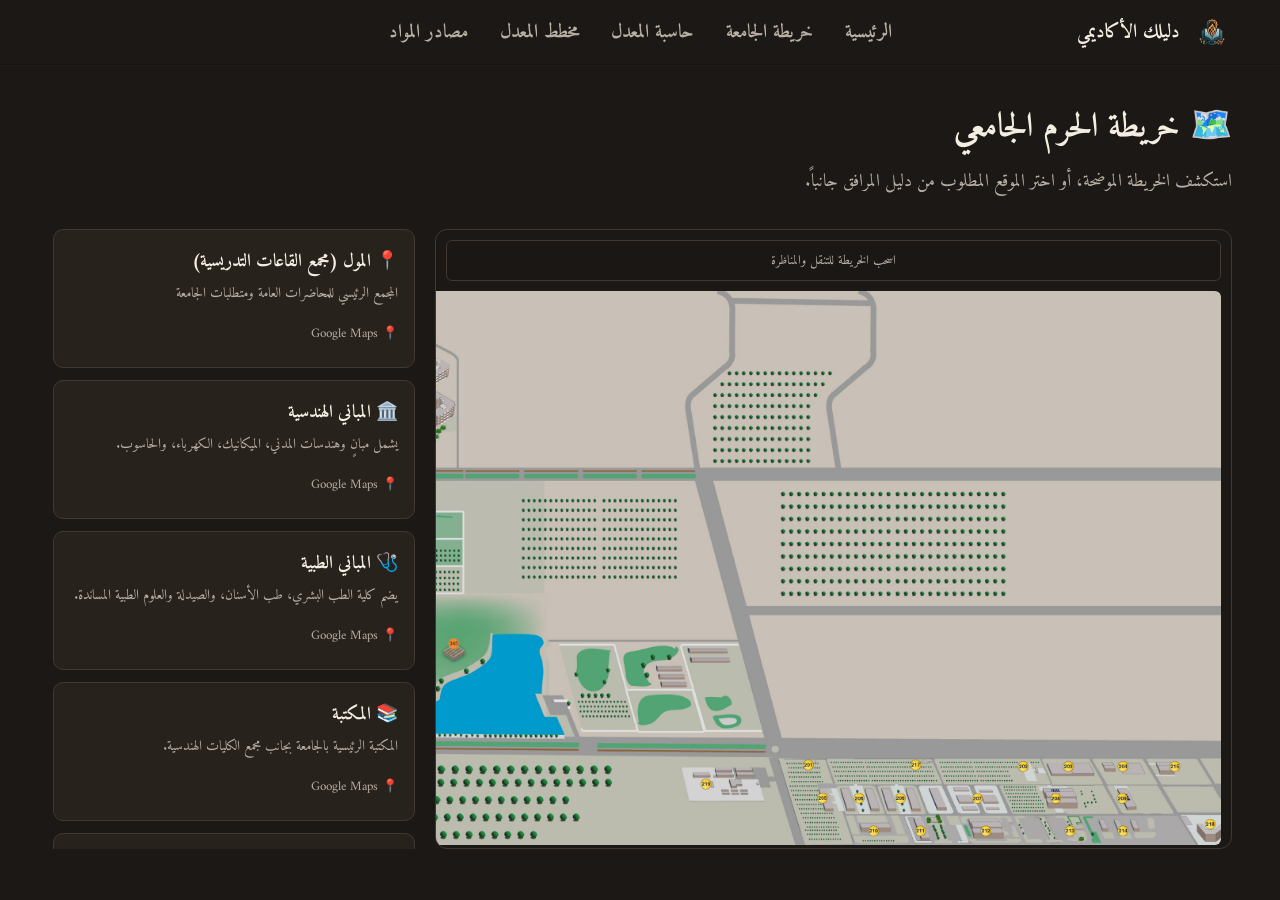
==== campus-map.html @ 9dca1169 "Add files via upload" ====
<!DOCTYPE html>
<html lang="ar" dir="rtl">

<head>
    <link rel="stylesheet" href="CSS/auth-modal.css">
    <meta charset="UTF-8">
    <meta name="viewport" content="width=device-width, initial-scale=1.0">
    <title>خريطة الحرم الجامعي | دليل الطالب</title>
    <link rel="stylesheet" href="CSS/style.css">
    <link rel="stylesheet" href="CSS/campus-map.css">
</head>

<body>

    <head class="official-header">
        <div class="header-container">
            <!-- الشعار وعنوان المنصة -->
            <div class="logo-section">
                <img src="image/logox.png" alt="شعار المنصة" class="site-logo">
                <span class="logo-text">دليلك الأكاديمي</span>
            </div>

            <!-- القائمة الرئيسية -->
            <nav class="navigation">
                <ul>
                    <li><a href="index.html">الرئيسية</a></li>
                    <li><a href="campus-map.html">خريطة الجامعة</a></li>
                    <li><a href="gpa-calculator.html">حاسبة المعدل</a></li>
                    <li><a href="gpa-target.html">مخطط المعدل</a></li>
           <li><a href="https://www.ghirass-jo.com/" target="_blank">مصادر المواد</a></li>
                </ul>
            </nav>

     
        </div>

        <link rel="stylesheet" href="style.css">
    </head>

    <hr>

    <main class="map-page-container">
        <div class="map-header">
            <h1 class="page-title">🗺️ خريطة الحرم الجامعي</h1>
            <p class="page-desc">استكشف الخريطة الموضحة، أو اختر الموقع المطلوب من دليل المرافق جانباً.</p>
        </div>

        <!-- قسم عرض الخريطة والكروت -->
        <div class="map-layout">
            <div class="map-view-box">
                <div class="map-image-scroll-wrapper" id="mapWrapper">
                    <div class="map-notice-bar">اسحب الخريطة للتنقل والمناظرة</div>
                    <img src="image/campus-map.jpg" class="long-map-img" id="mapImage" alt="خريطة الحرم الجامعي">
                </div>
            </div>

            <div class="buildings-list">
                <!-- 1. المول -->
                <div class="building-card">
                    <h3>📍 المول (مجمع القاعات التدريسية)</h3>
                    <p>المجمع الرئيسي للمحاضرات العامة ومتطلبات الجامعة</p>
                    <div class="card-actions">
                        <a href="https://maps.app.goo.gl/jvCVADTdX9hxjzWf6" target="_blank" class="direct-map-btn">📍
                            Google Maps</a>
                    </div>
                </div>

                <!-- 2. الهندسة -->
                <div class="building-card">
                    <h3>🏛️ المباني الهندسية</h3>
                    <p>يشمل مبانٍ وهندسات المدني، الميكانيك، الكهرباء، والحاسوب.</p>
                    <div class="card-actions">
                        <a href="https://maps.app.goo.gl/gnmoQApBsjb2RX3x7" target="_blank" class="direct-map-btn">📍
                            Google Maps</a>
                    </div>
                </div>

                <!-- 3. المجمع الطبي -->
                <div class="building-card">
                    <h3>🩺 المباني الطبية</h3>
                    <p>يضم كلية الطب البشري، طب الأسنان، والصيدلة والعلوم الطبية المساندة.</p>
                    <div class="card-actions">
                        <a href="https://maps.app.goo.gl/31AE86PDwh4r5gbX7" target="_blank" class="direct-map-btn">📍
                            Google Maps</a>
                    </div>
                </div>

                <!-- 4. المكتبة -->
                <div class="building-card">
                    <h3>📚 المكتبة</h3>
                    <p>المكتبة الرئيسية بالجامعة بجانب مجمع الكليات الهندسية.</p>
                    <div class="card-actions">
                        <a href="https://maps.app.goo.gl/P75krU2myM9bhiqz7" target="_blank" class="direct-map-btn">📍
                            Google Maps</a>
                    </div>
                </div>

                <!-- 5. التسجيل -->
                <div class="building-card">
                    <h3>🏛️ وحدة القبول والتسجيل وعمادة شؤون الطلبة</h3>
                    <p>مبنى التسجيل الرئيسي والدائرة المالية.</p>
                    <div class="card-actions">
                        <a href="https://maps.app.goo.gl/EyH48eeswoi7qada6" target="_blank" class="direct-map-btn">📍
                            Google Maps</a>
                    </div>
                </div>

                <!-- 6. الباصات والأكشاك -->
                <div class="building-card">
                    <h3>🍔 مجمع الباصات والأكشاك</h3>
                    <p>الكافتيريا، الأكشاك، وسوبر ماركت.</p>
                    <div class="card-actions">
                        <a href="https://maps.app.goo.gl/qyZaUkR1m3yNz2mj6" target="_blank" class="direct-map-btn">📍
                            Google Maps</a>
                    </div>
                </div>

                <!-- 7. البحيرة -->
                <div class="building-card">
                    <h3>🌊 البحيرة</h3>
                    <p>البحيرة الصناعية في الحرم الجامعي.</p>
                    <div class="card-actions">
                        <a href="https://maps.app.goo.gl/CrF8uT8pXTKwVsUDA" target="_blank" class="direct-map-btn">📍
                            Google Maps</a>
                    </div>
                </div>

                <!-- 8. المستشفى -->
                <div class="building-card">
                    <h3>🏥 المستشفى الجامعي</h3>
                    <p>مستشفى الملك المؤسس عبدالله الجامعي.</p>
                    <div class="card-actions">
                        <a href="https://maps.app.goo.gl/XAQZAEFDgL53VpAW7" target="_blank" class="direct-map-btn">📍
                            Google Maps</a>
                    </div>
                </div>
            </div>
        </div>
    </main>

    <script src="JS/campus-map.js"></script>

</body>

</html>
---- CSS/style.css ----
@import url('https://fonts.googleapis.com/css2?family=Amiri:wght@400;700&family=Poppins:wght@400;700&display=swap');

/* ==========================================
   1. General & Base Styles (طابع المكتبة الذكية)
   ========================================== */
* {
    margin: 0;
    padding: 0;
    box-sizing: border-box;
    scroll-behavior: smooth;
    font-family: 'Poppins', sans-serif;
}

body {
    background-color: #1c1815; /* خلفية داكنة دافئة شبيهة بالموكا */
    color: #f4ede2;            /* نص كريمي مريح للعين */
    direction: rtl;
}

a {
    text-decoration: none;
}

hr {
    opacity: 0.15;
    border-color: #433830;
}

/* ==========================================
   2. Header & Navigation
   ========================================== */
.official-header {
    width: 100%;
    background-color: #171311;
    border-bottom: 1px solid #433830;
    position: sticky;
    top: 0;
    z-index: 1000;
}

.header-container {
    max-width: 1400px;
    width: 95%;
    margin: 0 auto;
    padding: 12px 1rem;
    display: grid;
    grid-template-columns: 1fr auto 1fr; /* 3 أعمدة: الشعار يمين، القائمة وسط، الأزرار يسار */
    align-items: center;
}

/* الشعار وعنوان المنصة */
.logo-section {
    display: flex;
    align-items: center;
    gap: 12px;
    justify-self: start; /* يثبت الشعار في جهة اليمين */
}

.site-logo {
    width: 40px;
    height: 40px;
    object-fit: contain;
}

.logo-text {
    font-family: 'Amiri', serif;
    color: #f4ede2;
    font-size: 1.2rem;
    font-weight: 700;
}

/* روابط القائمة الرئيسية - ثابتة في المنتصف تماماً */
.navigation {
    justify-self: center; 
}

.navigation ul {
    list-style: none;
    display: flex;
    gap: 2rem;
    margin: 0;
    padding: 0;
}

.navigation a {
    text-decoration: none;
    color: #b8afa4;
    font-family: 'Amiri', serif;
    font-size: 19px;
    font-weight: 700;
    position: relative;
    padding: 4px 0;
    transition: color 0.25s ease;
}

.navigation a:hover,
.navigation a.active {
    color: #d4a373; /* لون عسلي/ذهبي دافئ */
}

/* الأزرار الجانبية */
.header-actions {
    justify-self: end; /* تثبيت الأزرار في أقصى اليسار */
    display: flex;
    align-items: center;
    gap: 12px;
}

/* ==========================================
   3. Hero Section
   ========================================== */
.hero {
    display: flex;
    align-items: center;
    justify-content: space-between;
    gap: 30px;
    margin: 2rem auto;
    padding: 0 1rem;
    max-width: 1400px;
    width: 95%;
    direction: rtl;
}

.herosup {
    flex: 1;
    text-align: right;
}

.hero-title {
    font-family: 'Amiri', serif;
    font-size: 40px;
    font-weight: 700;
    color: #f4ede2;
    margin-bottom: 20px;
    text-align: right;
}

.intro {
    font-family: 'Amiri', serif;
    font-size: 20px;
    color: #b8afa4;
    line-height: 1.8;
    margin-top: 15px;
    text-align: right;
    margin-bottom: 30px;
}

.highlight {
    font-family: 'Amiri', serif;
    font-size: inherit;
    font-weight: inherit;
    color: #d4a373;
}

.hero-image-wrapper {
    flex: 0 0 500px;
    max-width: 100%;
}

.hero-image-right {
    width: 100%;
    height: auto;
    display: block;
    border-radius: 12px;
    border: 2px solid #433830;
    box-shadow: 0 10px 25px rgba(0,0,0,0.3);
    -webkit-mask-image: radial-gradient(circle, rgba(0,0,0,1) 60%, rgba(0,0,0,0) 100%);
    mask-image: radial-gradient(circle, rgba(0,0,0,1) 60%, rgba(0,0,0,0) 100%);
    opacity: 0.9;
}

/* ==========================================
   4. Features & Cards Section
   ========================================== */
.features-section {
    max-width: 1400px;
    width: 95%;
    margin: 4rem auto;
    padding: 0 1rem;
    text-align: center;
}

.section-title {
    font-family: 'Amiri', serif;
    font-size: 34px;
    color: #f4ede2;
    margin-bottom: 8px;
}

.section-subtitle {
    font-family: 'Amiri', serif;
    font-size: 18px;
    color: #b8afa4;
    margin-bottom: 3rem;
}

.features-grid {
    display: grid;
    grid-template-columns: repeat(auto-fit, minmax(260px, 1fr));
    gap: 20px;
}

.feature-card {
    background-color: #28221d; /* خلفية كرت دافئة */
    border: 1px solid #433830;   /* إطار هادئ */
    border-radius: 12px;
    padding: 24px 20px;
    text-align: right;
    transition: all 0.3s ease;
    cursor: pointer;
}

.feature-card:hover {
    background-color: #332b25;   /* تفتيح بسيط عند تمرير الماوس */
    border-color: #d4a373;       /* إطار عسلي */
    transform: translateY(-4px);
    box-shadow: 0 8px 20px rgba(212, 163, 115, 0.08);
}

.feature-card .icon,
.feature-card .card-icon {
    font-size: 28px;
    margin-bottom: 12px;
    display: inline-block;
    padding: 8px;
    background: #1c1815;
    border-radius: 8px;
}

.feature-card h3 {
    font-family: 'Amiri', serif;
    font-size: 20px;
    font-weight: 700;
    color: #f4ede2;
    margin-bottom: 8px;
}

.feature-card p {
    font-family: 'Amiri', serif;
    font-size: 15px;
    color: #b8afa4;
    line-height: 1.6;
}

/* ==========================================
   5. Buttons & Action Controls
   ========================================== */
.btn-start {
    display: inline-block;
    font-family: 'Amiri', serif;
    font-size: 19px;
    font-weight: 700;
    color: #1c1815;
    background-color: #d4a373; /* زر بارز بلون ذهبي دافئ */
    padding: 10px 28px;
    border-radius: 8px;
    text-decoration: none;
    transition: background-color 0.25s ease, transform 0.2s ease;
}

.btn-start:hover {
    background-color: #e9c46a;
    transform: translateY(-2px);
}

.btn-portal {
    font-family: 'Amiri', serif;
    background-color: #28221d;
    color: #f4ede2;
    border: 1px solid #433830;
    padding: 6px 18px;
    border-radius: 8px;
    font-size: 17px;
    font-weight: 700;
    text-decoration: none;
    transition: background-color 0.2s ease, border-color 0.2s ease, color 0.2s ease;
}

.btn-portal:hover {
    background-color: #d4a373;
    border-color: #d4a373;
    color: #1c1815;
}

.theme-toggle-btn {
    background: #28221d;
    border: 1px solid #433830;
    color: #f4ede2;
    font-size: 0.95rem;
    width: 38px;
    height: 38px;
    border-radius: 8px;
    cursor: pointer;
    display: flex;
    align-items: center;
    justify-content: center;
    transition: background-color 0.2s ease, border-color 0.2s ease;
}

.theme-toggle-btn:hover {
    background-color: #332b25;
    border-color: #d4a373;
}

/* ==========================================
   6. Footer
   ========================================== */
.official-footer {
    width: 100%;
    text-align: center;
    padding: 1.5rem 1rem;
    margin-top: 3rem;
    background-color: #171311;
    border-top: 1px solid #433830;
}

.official-footer p {
    font-family: 'Amiri', serif;
    font-size: 16px;
    color: #b8afa4;
    margin: 0;
}
/* ==========================================
   تعديلات شاملة للتجاوب مع الشاشات الصغيرة (Mobile Optimization)
   ========================================== */
@media (max-width: 900px) {

    /* 1. إصلاح الهيدر والقائمة العلوية لتتكدس بترتيب */
    .header-container {
        display: flex !important;
        flex-direction: column !important;
        gap: 12px;
        padding: 10px;
        text-align: center;
    }
    
    .logo-section {
        justify-self: center !important;
        justify-content: center;
    }

    .navigation {
        justify-self: center !important;
    }

    .navigation ul {
        flex-wrap: wrap;
        justify-content: center;
        gap: 1rem !important;
    }

    .navigation a {
        font-size: 16px !important;
    }

    .header-actions {
        justify-self: center !important;
    }

    /* 2. إصلاح الواجهة الرئيسية (Hero Section) */
    .hero {
        flex-direction: column-reverse !important;
        text-align: center !important;
        margin: 1.5rem auto !important;
        gap: 20px;
    }
    
    .herosup, .hero-title, .intro {
        text-align: center !important;
    }

    .hero-title {
        font-size: 26px !important;
        line-height: 1.3;
    }

    .intro {
        font-size: 15px !important;
    }

    .hero-image-wrapper {
        flex: 0 0 auto !important;
        width: 100% !important;
        max-width: 260px !important;
        margin: 0 auto;
    }

    /* 3. تحويل جميع الشبكات والكروت إلى عمود واحد لتعبئة الشاشة */
    .features-grid, 
    .builder-layout, 
    .pomodoro-layout, 
    .input-grid, 
    .cumulative-inputs, 
    .details-grid,
    .status-grid {
        grid-template-columns: 1fr !important;
        gap: 15px !important;
    }

    /* 4. منع الجداول من الخروج عن حدود الشاشة وجعلها قابلة للتمرير بسلاسة */
    .schedule-table, 
    .whatif-table, 
    .courses-table {
        display: block;
        overflow-x: auto;
        white-space: nowrap;
        -webkit-overflow-scrolling: touch;
    }

    /* 5. ضبط العناوين والأزرار لتناسب أصابع الجوال */
    .section-title, .page-title {
        font-size: 24px !important;
    }
    
    .section-subtitle, .page-desc {
        font-size: 14px !important;
    }

    .btn-start, .btn-calc, .btn-add, .btn-submit, .btn-calc-tracker {
        width: 100% !important;
        font-size: 17px !important;
        padding: 12px !important;
        text-align: center;
    }

    /* 6. تصغير الحاويات الرئيسية والهوامش لتناسب الشاشات الضيقة */
    .calculator-container,
    .whatif-container,
    .pomodoro-container,
    .tracker-container,
    .feedback-container,
    .map-page-container {
        padding: 0 10px !important;
        margin: 1.5rem auto !important;
    }
}


/* ==========================================
   إصلاحات خاصة بالهيدر والخريطة على الجوال
   ========================================== */
@media (max-width: 900px) {

    /* 1. إعطاء الهيدر مساحة وبراح لتتكدس العناصر بدون حشر */
    .header-container {
        display: flex !important;
        flex-direction: column !important;
        gap: 15px !important;
        padding: 18px 10px !important;
    }

    .navigation ul {
        display: flex !important;
        flex-wrap: wrap !important;
        justify-content: center !important;
        gap: 10px 15px !important; /* مسافات مريحة بين الروابط سطر بسطر */
    }

    .navigation a {
        font-size: 15px !important;
        padding: 4px 8px !important;
    }

    /* 2. جعل الخريطة أسهل وأوسع للحركة باللمس على الجوال */
    .map-view-box {
        height: 450px !important; /* زيادة ارتفاع الخريطة لتصير واضحة ومريحة للتصفح */
    }

    .map-image-scroll-wrapper {
        -webkit-overflow-scrolling: touch !important; /* تفعيل التمرير السلس بالاصبع */
        touch-action: pan-x pan-y !important; /* السماح بحركة اللمس بحرية داخل الخريطة */
    }
}
/* ==========================================
   إصلاح تفاعل الخريطة أو الموقع المضمت على الجوال
   ========================================== */
@media (max-width: 900px) {
    .map-view-box {
        height: 450px !important;
        overflow: hidden !important;
        position: relative;
        -webkit-overflow-scrolling: touch !important;
    }

    /* لو كانت الخريطة عبارة عن iframe أو صفحة ويب مضمنة */
    .map-view-box iframe, 
    .map-view-box object, 
    .map-view-box embed {
        width: 100% !important;
        height: 100% !important;
        border: none !important;
        pointer-events: auto !important;
        -webkit-overflow-scrolling: touch !important;
    }

    .map-image-scroll-wrapper {
        width: 100% !important;
        height: 100% !important;
        overflow: auto !important;
        -webkit-overflow-scrolling: touch !important;
        touch-action: pan-x pan-y !important;
    }
}
---- CSS/campus-map.css ----
/* ==========================================
   1. تنسيق الصفحة الرئيسي
   ========================================== */
.map-page-container {
    max-width: 1400px;
    width: 95%;
    margin: 2rem auto;
    padding: 0 1rem;
}

.map-header {
    text-align: right;
    margin-bottom: 2rem;
}

.page-title {
    font-family: 'Amiri', serif;
    font-size: 34px;
    color: #f4ede2;
    margin-bottom: 8px;
}

.page-desc {
    font-family: 'Amiri', serif;
    font-size: 18px;
    color: #b8afa4;
}

/* ==========================================
   2. أدوات البحث والأزرار
   ========================================== */
.map-controls {
    display: flex;
    flex-wrap: wrap;
    gap: 15px;
    justify-content: space-between;
    align-items: center;
    margin-bottom: 1.5rem;
}

.map-search-input {
    flex: 1;
    min-width: 280px;
    padding: 12px 18px;
    background-color: #28221d;
    border: 1px solid #433830;
    border-radius: 8px;
    color: #f4ede2;
    font-family: 'Amiri', serif;
    font-size: 16px;
    outline: none;
}

.map-search-input:focus {
    border-color: #d4a373;
}

.filter-buttons {
    display: flex;
    gap: 10px;
    flex-wrap: wrap;
}

.filter-btn {
    background-color: #28221d;
    border: 1px solid #433830;
    color: #b8afa4;
    padding: 10px 16px;
    border-radius: 8px;
    font-family: 'Amiri', serif;
    font-size: 15px;
    cursor: pointer;
    transition: all 0.2s ease;
}

.filter-btn:hover, 
.filter-btn.active {
    background-color: #332b25;
    color: #f4ede2;
    border-color: #d4a373;
}

/* ==========================================
   3. تخطيط العرض الرئيسي (خريطة + كروت بجانب بعض)
   ========================================== */
.map-layout {
    display: flex;
    flex-direction: row;
    gap: 20px;
    height: 620px;
    align-items: stretch;
}

.map-view-box {
    flex: 2.2;
    border-radius: 12px;
    overflow: hidden;
    border: 1px solid #433830;
    height: 100%;
    background-color: #1c1815;
    position: relative;
}

/* ==========================================
   4. حاوية الصورة والتمرير التفاعلي وأدوات التكبير
   ========================================== */
.map-image-scroll-wrapper {
    width: 100%;
    height: 100%;
    overflow: auto;
    padding: 10px;
    box-sizing: border-box;
    position: relative;
    cursor: grab;
    scroll-behavior: smooth;
}

.map-image-scroll-wrapper:active {
    cursor: grabbing;
}

.map-notice-bar {
    font-family: 'Amiri', serif;
    font-size: 13px;
    color: #b8afa4;
    background-color: rgba(28, 24, 21, 0.95);
    padding: 8px 14px;
    border-radius: 6px;
    margin-bottom: 10px;
    text-align: center;
    position: sticky;
    top: 0;
    right: 0;
    z-index: 10;
    border: 1px solid #433830;
    backdrop-filter: blur(4px);
}

.long-map-img {
    width: 2000px;
    max-width: none;
    height: auto;
    display: block;
    border-radius: 6px;
    user-select: none;
    -webkit-user-drag: none;
    transform-origin: 0 0;
    transition: transform 0.2s cubic-bezier(0.25, 1, 0.5, 1);
}

.zoom-controls {
    position: absolute;
    bottom: 20px;
    left: 20px;
    z-index: 20;
    display: flex;
    flex-direction: column;
    gap: 6px;
}

.zoom-controls button {
    background-color: #28221d;
    color: #f4ede2;
    border: 1px solid #433830;
    width: 36px;
    height: 36px;
    border-radius: 6px;
    font-size: 16px;
    cursor: pointer;
    transition: background-color 0.2s ease, border-color 0.2s ease;
    display: flex;
    align-items: center;
    justify-content: center;
}

.zoom-controls button:hover {
    background-color: #d4a373;
    border-color: #d4a373;
    color: #1c1815;
}

/* ==========================================
   5. قائمة المباني والكروت
   ========================================== */
.buildings-list {
    flex: 1;
    min-width: 320px;
    display: flex;
    flex-direction: column;
    gap: 12px;
    overflow-y: auto;
    padding-left: 5px;
    height: 100%;
}

.building-card {
    background-color: #28221d;
    border: 1px solid #433830;
    padding: 16px;
    border-radius: 10px;
    transition: all 0.2s ease;
}

.building-card:hover {
    background-color: #332b25;
    border-color: #d4a373;
}

.building-card h3 {
    font-family: 'Amiri', serif;
    font-size: 18px;
    color: #f4ede2;
    margin-bottom: 6px;
}

.building-card p {
    font-family: 'Amiri', serif;
    font-size: 14px;
    color: #b8afa4;
    line-height: 1.5;
    margin-bottom: 12px;
}

.card-actions {
    display: flex;
    gap: 10px;
    flex-wrap: wrap;
    align-items: center;
}

.locate-on-map-btn {
    background-color: #332b25;
    color: #d4a373;
    border: 1px solid #433830;
    padding: 6px 12px;
    border-radius: 6px;
    font-family: 'Amiri', serif;
    font-size: 13px;
    cursor: pointer;
    transition: all 0.2s ease;
}

.locate-on-map-btn:hover {
    background-color: #d4a373;
    color: #1c1815;
    border-color: #d4a373;
}

.direct-map-btn {
    display: inline-flex;
    align-items: center;
    gap: 4px;
    font-size: 13px;
    color: #b8afa4;
    font-family: 'Amiri', serif;
    transition: color 0.2s ease;
    padding: 6px 0;
}

.direct-map-btn:hover {
    color: #d4a373;
    text-decoration: underline;
}

/* ==========================================
   6. أشرطة التمرير الناعمة
   ========================================== */
.buildings-list::-webkit-scrollbar,
.map-image-scroll-wrapper::-webkit-scrollbar {
    width: 6px;
    height: 6px;
}

.buildings-list::-webkit-scrollbar-track,
.map-image-scroll-wrapper::-webkit-scrollbar-track {
    background: #1c1815;
}

.buildings-list::-webkit-scrollbar-thumb,
.map-image-scroll-wrapper::-webkit-scrollbar-thumb {
    background: #433830;
    border-radius: 4px;
}

.buildings-list::-webkit-scrollbar-thumb:hover,
.map-image-scroll-wrapper::-webkit-scrollbar-thumb:hover {
    background: #d4a373;
}

/* ==========================================
   7. التجاوب مع الشاشات الصغيرة (الهواتف)
   ========================================== */
@media (max-width: 900px) {
    .map-layout {
        flex-direction: column;
        height: auto;
    }
    .map-view-box {
        height: 380px;
    }
    .buildings-list {
        height: 420px;
    }
}
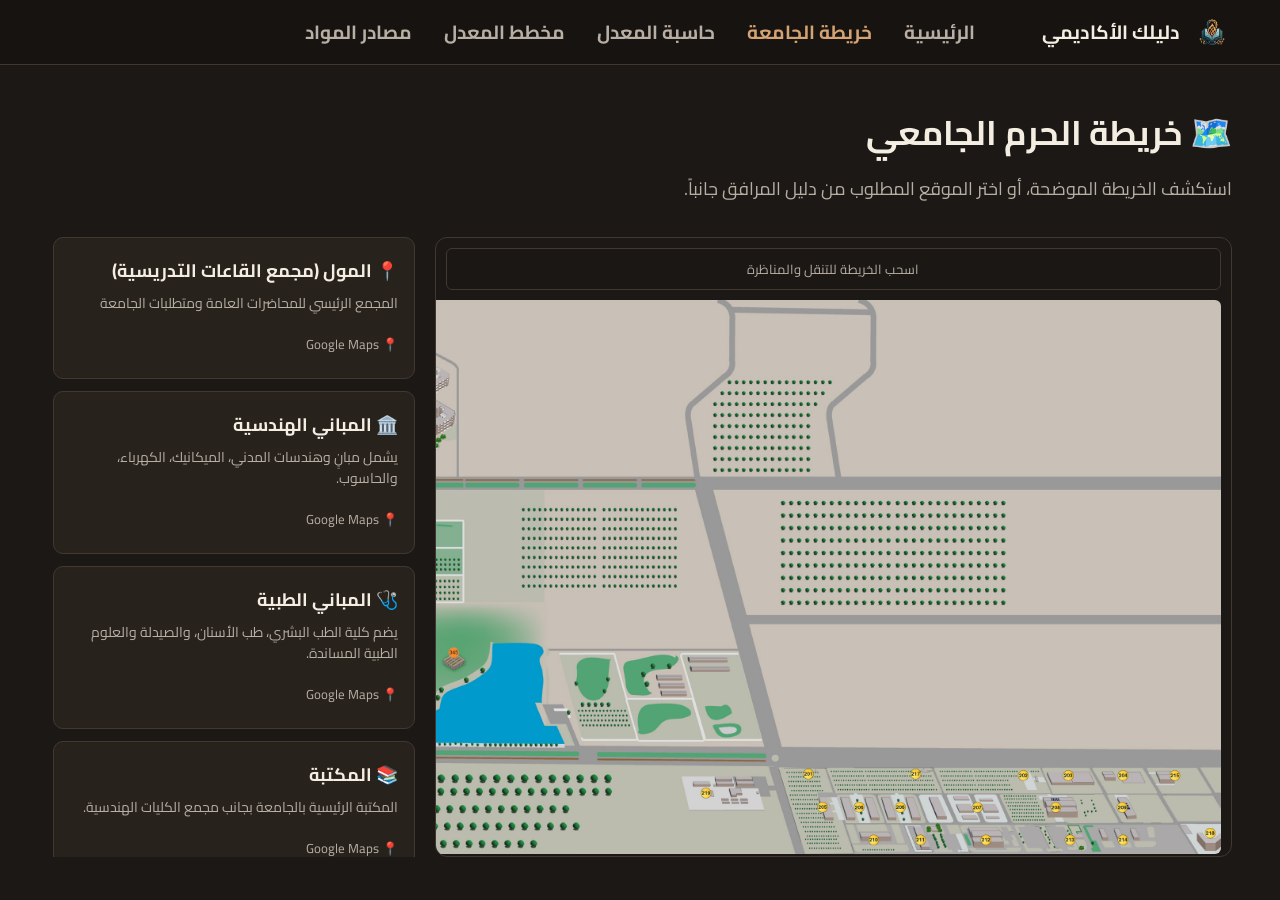
==== commit 5eb30601: "Add files via upload" ====
--- a/campus-map.html
+++ b/campus-map.html
@@ -8,34 +8,31 @@
     <title>خريطة الحرم الجامعي | دليل الطالب</title>
     <link rel="stylesheet" href="CSS/style.css">
     <link rel="stylesheet" href="CSS/campus-map.css">
+    <link rel="stylesheet" href="theme.css">
 </head>
 
 <body>
 
-    <head class="official-header">
-        <div class="header-container">
-            <!-- الشعار وعنوان المنصة -->
-            <div class="logo-section">
-                <img src="image/logox.png" alt="شعار المنصة" class="site-logo">
-                <span class="logo-text">دليلك الأكاديمي</span>
-            </div>
-
-            <!-- القائمة الرئيسية -->
-            <nav class="navigation">
-                <ul>
-                    <li><a href="index.html">الرئيسية</a></li>
-                    <li><a href="campus-map.html">خريطة الجامعة</a></li>
-                    <li><a href="gpa-calculator.html">حاسبة المعدل</a></li>
-                    <li><a href="gpa-target.html">مخطط المعدل</a></li>
-           <li><a href="https://www.ghirass-jo.com/" target="_blank">مصادر المواد</a></li>
-                </ul>
-            </nav>
-
-     
+    <header class="official-header">
+    <div class="header-container">
+        <div class="logo-section">
+            <img src="image/logox.png" alt="شعار المنصة" class="site-logo">
+            <span class="logo-text">دليلك الأكاديمي</span>
         </div>
 
-        <link rel="stylesheet" href="style.css">
-    </head>
+        <nav class="navigation">
+            <ul>
+                <li><a href="index.html">الرئيسية</a></li>
+                <li><a href="campus-map.html" class="active">خريطة الجامعة</a></li>
+                <li><a href="gpa-calculator.html">حاسبة المعدل</a></li>
+                <li><a href="gpa-target.html">مخطط المعدل</a></li>
+                <li><a href="https://www.ghirass-jo.com/" target="_blank">مصادر المواد</a></li>
+            </ul>
+        </nav>
+    </div>
+</header>
+
+<hr>
 
     <hr>
 
@@ -139,6 +136,7 @@
     </main>
 
     <script src="JS/campus-map.js"></script>
+<script src="theme.js"></script>
 
 </body>
 
--- a/CSS/style.css
+++ b/CSS/style.css
@@ -1,14 +1,14 @@
-@import url('https://fonts.googleapis.com/css2?family=Amiri:wght@400;700&family=Poppins:wght@400;700&display=swap');
 
 /* ==========================================
    1. General & Base Styles (طابع المكتبة الذكية)
    ========================================== */
+@import url('https://fonts.googleapis.com/css2?family=Cairo:wght@400;600;700&display=swap');
 * {
     margin: 0;
     padding: 0;
     box-sizing: border-box;
     scroll-behavior: smooth;
-    font-family: 'Poppins', sans-serif;
+    font-family: 'Cairo', sans-serif !important; /* توحيد الخط العربي في كامل الموقع */
 }
 
 body {
@@ -63,7 +63,7 @@
 }
 
 .logo-text {
-    font-family: 'Amiri', serif;
+    font-family: 'Cairo', sans-serif;
     color: #f4ede2;
     font-size: 1.2rem;
     font-weight: 700;
@@ -85,7 +85,7 @@
 .navigation a {
     text-decoration: none;
     color: #b8afa4;
-    font-family: 'Amiri', serif;
+    font-family: 'Cairo', sans-serif;
     font-size: 19px;
     font-weight: 700;
     position: relative;
@@ -107,66 +107,204 @@
 }
 
 /* ==========================================
-   3. Hero Section
-   ========================================== */
-.hero {
+/* ==============================================================
+   الهيدر العائم والزجاجي (خاص بالصفحة الرئيسية فقط)
+   ============================================================== */
+.official-header.home-header {
+    position: absolute;
+    top: 20px;
+    left: 0;
+    right: 0;
+    width: 92%;
+    max-width: 1300px;
+    margin: 0 auto;
+    background: rgba(23, 19, 17, 0.75);
+    backdrop-filter: blur(12px);
+    -webkit-backdrop-filter: blur(12px);
+    border: 1px solid rgba(212, 163, 115, 0.3);
+    border-radius: 40px;
+    z-index: 1000;
+}
+
+.home-header .header-container {
+    padding: 10px 1.5rem;
+}
+
+/* ==============================================================
+   الواجهة السينمائية (Hero Banner)
+   ============================================================== */
+/* ==============================================================
+   الواجهة الرئيسية الجديدة (خلفية تدرج ناعمة وبطاقات إحصائيات)
+   ============================================================== */
+.hero-banner {
+    position: relative;
+    min-height: 85vh;
     display: flex;
     align-items: center;
-    justify-content: space-between;
-    gap: 30px;
-    margin: 2rem auto;
-    padding: 0 1rem;
-    max-width: 1400px;
-    width: 95%;
-    direction: rtl;
-}
-
-.herosup {
-    flex: 1;
+    justify-content: center;
+    text-align: center;
+    overflow: hidden;
+    padding: 130px 1.5rem 4rem;
+    /* إضاءة ذهبية خافتة بالمنتصف تندمج مع لون الموقع */
+    background: radial-gradient(circle at 50% 25%, rgba(212, 163, 115, 0.12) 0%, #1c1815 75%);
+}
+
+.hero-content {
+    position: relative;
+    z-index: 10;
+    max-width: 950px;
+    margin: 0 auto;
+}
+
+.hero-title {
+    font-size: 44px;
+    font-weight: 800;
+    line-height: 1.4;
+    color: #ffffff;
+    margin-bottom: 20px;
+}
+
+.hero-title .highlight {
+    color: #d4a373;
+    background: linear-gradient(120deg, #f5dcb7, #d4a373);
+    -webkit-background-clip: text;
+    background-clip: text;
+    -webkit-text-fill-color: transparent;
+}
+
+.hero-intro {
+    font-size: 18px;
+    line-height: 1.85;
+    color: #ded7ce;
+    max-width: 780px;
+    margin: 0 auto 32px;
+}
+
+.hero-actions {
+    display: flex;
+    gap: 16px;
+    justify-content: center;
+    align-items: center;
+    flex-wrap: wrap;
+    margin-bottom: 45px;
+}
+
+/* ==============================================================
+   صناديق الإحصائيات وعداد الزوار
+   ============================================================== */
+.hero-stats {
+    display: grid;
+    grid-template-columns: repeat(auto-fit, minmax(180px, 1fr));
+    gap: 18px;
+    max-width: 880px;
+    margin: 0 auto;
+}
+
+.stat-box {
+    background: rgba(40, 34, 29, 0.65);
+    border: 1px solid rgba(67, 56, 48, 0.9);
+    backdrop-filter: blur(10px);
+    -webkit-backdrop-filter: blur(10px);
+    border-radius: 14px;
+    padding: 18px 14px;
+    display: flex;
+    align-items: center;
+    justify-content: center;
+    gap: 12px;
+    transition: all 0.3s ease;
+}
+
+.stat-box:hover {
+    border-color: #d4a373;
+    transform: translateY(-3px);
+    box-shadow: 0 8px 20px rgba(212, 163, 115, 0.1);
+}
+
+.stat-icon {
+    font-size: 26px;
+}
+
+.stat-data {
+    display: flex;
+    flex-direction: column;
     text-align: right;
 }
 
-.hero-title {
-    font-family: 'Amiri', serif;
-    font-size: 40px;
+.stat-number {
+    font-size: 22px;
+    font-weight: 800;
+    color: #d4a373;
+    line-height: 1.2;
+}
+
+.stat-label {
+    font-size: 13px;
+    color: #b8afa4;
+    font-weight: 600;
+}
+
+@media (max-width: 768px) {
+    .hero-banner { padding: 3rem 1rem 3.5rem; min-height: auto; }
+    .hero-title { font-size: 28px; }
+    .hero-intro { font-size: 15px; }
+    .hero-stats { grid-template-columns: repeat(2, 1fr); gap: 12px; }
+}
+
+.btn-primary-hero {
+    background-color: #d4a373;
+    color: #171311;
+    font-size: 18px;
     font-weight: 700;
+    padding: 12px 34px;
+    border-radius: 10px;
+    text-decoration: none;
+    transition: all 0.25s ease;
+    box-shadow: 0 6px 20px rgba(212, 163, 115, 0.3);
+    cursor: pointer;
+}
+
+.btn-primary-hero:hover {
+    background-color: #e4b585;
+    transform: translateY(-2px);
+}
+
+.btn-secondary-hero {
+    background: rgba(255, 255, 255, 0.12);
     color: #f4ede2;
-    margin-bottom: 20px;
-    text-align: right;
-}
-
-.intro {
-    font-family: 'Amiri', serif;
-    font-size: 20px;
-    color: #b8afa4;
-    line-height: 1.8;
-    margin-top: 15px;
-    text-align: right;
-    margin-bottom: 30px;
-}
-
-.highlight {
-    font-family: 'Amiri', serif;
-    font-size: inherit;
-    font-weight: inherit;
-    color: #d4a373;
-}
-
-.hero-image-wrapper {
-    flex: 0 0 500px;
-    max-width: 100%;
-}
-
-.hero-image-right {
-    width: 100%;
-    height: auto;
-    display: block;
-    border-radius: 12px;
-    border: 2px solid #433830;
-    box-shadow: 0 10px 25px rgba(0,0,0,0.3);
-    -webkit-mask-image: radial-gradient(circle, rgba(0,0,0,1) 60%, rgba(0,0,0,0) 100%);
-    mask-image: radial-gradient(circle, rgba(0,0,0,1) 60%, rgba(0,0,0,0) 100%);
-    opacity: 0.9;
+    border: 1px solid rgba(255, 255, 255, 0.3);
+    backdrop-filter: blur(8px);
+    font-size: 18px;
+    font-weight: 700;
+    padding: 12px 30px;
+    border-radius: 10px;
+    text-decoration: none;
+    transition: all 0.25s ease;
+    cursor: pointer;
+}
+
+.btn-secondary-hero:hover {
+    background: rgba(255, 255, 255, 0.22);
+    color: #ffffff;
+    transform: translateY(-2px);
+}
+
+/* التجاوب مع الجوال */
+@media (max-width: 900px) {
+    .official-header.home-header {
+        position: relative;
+        top: 0;
+        width: 100%;
+        border-radius: 0;
+        border: none;
+    }
+    .hero-banner { 
+        padding: 3rem 1rem 4rem; 
+        min-height: auto;
+    }
+    .hero-title { font-size: 28px; }
+    .hero-intro { font-size: 15px; }
+    .hero-actions { flex-direction: column; width: 100%; }
+    .btn-primary-hero, .btn-secondary-hero { width: 100%; }
 }
 
 /* ==========================================
@@ -181,14 +319,14 @@
 }
 
 .section-title {
-    font-family: 'Amiri', serif;
+    font-family: 'Cairo', sans-serif;
     font-size: 34px;
     color: #f4ede2;
     margin-bottom: 8px;
 }
 
 .section-subtitle {
-    font-family: 'Amiri', serif;
+    font-family: 'Cairo', sans-serif;
     font-size: 18px;
     color: #b8afa4;
     margin-bottom: 3rem;
@@ -228,7 +366,7 @@
 }
 
 .feature-card h3 {
-    font-family: 'Amiri', serif;
+    font-family: 'Cairo', sans-serif;
     font-size: 20px;
     font-weight: 700;
     color: #f4ede2;
@@ -236,7 +374,7 @@
 }
 
 .feature-card p {
-    font-family: 'Amiri', serif;
+    font-family: 'Cairo', sans-serif;
     font-size: 15px;
     color: #b8afa4;
     line-height: 1.6;
@@ -247,7 +385,7 @@
    ========================================== */
 .btn-start {
     display: inline-block;
-    font-family: 'Amiri', serif;
+    font-family: 'Cairo', sans-serif;
     font-size: 19px;
     font-weight: 700;
     color: #1c1815;
@@ -264,7 +402,7 @@
 }
 
 .btn-portal {
-    font-family: 'Amiri', serif;
+    font-family: 'Cairo', sans-serif;
     background-color: #28221d;
     color: #f4ede2;
     border: 1px solid #433830;
@@ -315,7 +453,7 @@
 }
 
 .official-footer p {
-    font-family: 'Amiri', serif;
+    font-family: 'Cairo', sans-serif;
     font-size: 16px;
     color: #b8afa4;
     margin: 0;
--- a/CSS/campus-map.css
+++ b/CSS/campus-map.css
@@ -1,7 +1,8 @@
 /* ==========================================
    1. تنسيق الصفحة الرئيسي
    ========================================== */
-.map-page-container {
+@import url('https://fonts.googleapis.com/css2?family=Cairo:wght@400;600;700&display=swap');
+   .map-page-container {
     max-width: 1400px;
     width: 95%;
     margin: 2rem auto;
@@ -301,4 +302,16 @@
     .buildings-list {
         height: 420px;
     }
+}
+
+.map-container {
+  overflow: hidden;
+  touch-action: none;   /* بيخلي الكود يتحكم باللمس */
+  -webkit-user-select: none;
+  user-select: none;
+}
+.map-container img {
+  max-width: none;
+  will-change: transform;
+  -webkit-user-drag: none;
 }
--- a/theme.css
+++ b/theme.css
@@ -0,0 +1,526 @@
+/* ==========================================
+   1. زر تبديل الثيم المشترك
+   ========================================== */
+.theme-toggle-btn {
+    background-color: #28221d;
+    border: 1px solid #433830;
+    color: #f4ede2;
+    font-size: 1.2rem;
+    width: 40px;
+    height: 40px;
+    border-radius: 50%;
+    cursor: pointer;
+    display: inline-flex;
+    align-items: center;
+    justify-content: center;
+    transition: all 0.3s ease;
+}
+
+.theme-toggle-btn:hover {
+    background-color: #d4a373;
+    color: #171311;
+    transform: rotate(15deg) scale(1.05);
+}
+
+.official-header {
+    z-index: 9999 !important;
+}
+
+/* ==========================================
+   2. ألوان الوضع الصباحي (Light Theme) لكامل الموقع
+   ========================================== */
+body.light-theme {
+    background-color: #f5f1eb !important;
+    color: #1f1915 !important;
+}
+
+/* الهيدر وشريط التنقل */
+body.light-theme .official-header {
+    background-color: #ffffff !important;
+    border-bottom: 1px solid #dfd4c7 !important;
+}
+
+body.light-theme .logo-text,
+body.light-theme .page-title,
+body.light-theme .section-title,
+body.light-theme .phase-title,
+body.light-theme h1, 
+body.light-theme h2, 
+body.light-theme h3 {
+    color: #1f1915 !important;
+}
+
+body.light-theme .navigation a {
+    color: #5c4c40 !important;
+}
+
+body.light-theme .navigation a:hover,
+body.light-theme .navigation a.active {
+    color: #9c6328 !important;
+}
+
+/* بطاقات الكروت الأساسية وحاويات النماذج */
+body.light-theme .feature-card,
+body.light-theme .guide-card,
+body.light-theme .main-phase-card,
+body.light-theme .step-item,
+body.light-theme .current-status-card,
+body.light-theme .scenario-card,
+body.light-theme .whatif-result-box,
+body.light-theme .calculator-container,
+body.light-theme .input-card,
+body.light-theme .progress-card,
+body.light-theme .countdown-card,
+body.light-theme .roadmap-card,
+body.light-theme .timer-card,
+body.light-theme .settings-card,
+body.light-theme .form-section,
+body.light-theme .grid-section,
+body.light-theme .feedback-form {
+    background-color: #ffffff !important;
+    border-color: #dfd4c7 !important;
+    color: #1f1915 !important;
+    box-shadow: 0 4px 15px rgba(0, 0, 0, 0.04) !important;
+}
+
+/* الصناديق الداخلية في صفحة الدليل */
+body.light-theme .guide-card div[style*="background-color"] {
+    background-color: #faf7f2 !important;
+    border-color: #e0d5c8 !important;
+}
+
+body.light-theme h4,
+body.light-theme .guide-card h4 {
+    color: #9c6328 !important;
+}
+
+/* نصوص القوائم والفقرات */
+body.light-theme p,
+body.light-theme li,
+body.light-theme ol li,
+body.light-theme ul li,
+body.light-theme .steps-list li,
+body.light-theme .bullet-list li,
+body.light-theme .app-brief,
+body.light-theme .phase-subtitle,
+body.light-theme .step-body p,
+body.light-theme .modal-body li,
+body.light-theme label {
+    color: #382e27 !important;
+}
+
+body.light-theme strong,
+body.light-theme b {
+    color: #110e0c !important;
+}
+
+/* أرقام الخطوات */
+body.light-theme .step-number {
+    background-color: #f5f1eb !important;
+    border-color: #9c6328 !important;
+    color: #9c6328 !important;
+}
+
+/* الروابط وأزرار الإجراءات */
+body.light-theme a {
+    color: #8c531b !important;
+}
+
+body.light-theme .guide-card a {
+    color: #8c531b !important;
+    font-weight: bold;
+}
+
+/* حقول الإدخال والاختيار في جميع الصفحات */
+body.light-theme .input-field,
+body.light-theme .select-field,
+body.light-theme .styled-input,
+body.light-theme .styled-select {
+    background-color: #faf7f2 !important;
+    border-color: #dfd4c7 !important;
+    color: #1f1915 !important;
+}
+
+/* صناديق التنبيه */
+body.light-theme .alert-box {
+    background-color: #fff9ee !important;
+    border: 1px solid #ebd9b8 !important;
+    border-right: 4px solid #c28836 !important;
+    color: #382e27 !important;
+}
+
+body.light-theme .concept-callout {
+    background-color: #faf5ed !important;
+    border-color: #dfd4c7 !important;
+    border-right-color: #9c6328 !important;
+}
+
+/* أزرار الخدمات */
+body.light-theme .theme-toggle-btn {
+    background-color: #ece3d7 !important;
+    border-color: #d1c0ae !important;
+    color: #1f1915 !important;
+}
+
+body.light-theme .step-action-btn,
+body.light-theme .store-btn,
+body.light-theme .hall-btn,
+body.light-theme .open-modal-btn,
+body.light-theme .btn-add {
+    background-color: #faf7f2 !important;
+    color: #8c531b !important;
+    border-color: #d8c9b8 !important;
+}
+
+body.light-theme .step-action-btn:hover,
+body.light-theme .store-btn:hover,
+body.light-theme .hall-btn:hover,
+body.light-theme .open-modal-btn:hover,
+body.light-theme .btn-add:hover {
+    background-color: #8c531b !important;
+    color: #ffffff !important;
+}
+
+/* النوافذ المنبثقة */
+body.light-theme .modal-box {
+    background-color: #ffffff !important;
+    border-color: #9c6328 !important;
+    color: #1f1915 !important;
+}
+
+/* ==========================================
+   3. إصلاح كرت استشر المرشدين (guide.html)
+   ========================================== */
+body.light-theme .guide-card.highlight-card {
+    background: #f7eee2 !important;
+    background-color: #f7eee2 !important;
+    border: 1px solid #c28836 !important;
+}
+
+body.light-theme .guide-card.highlight-card * {
+    color: #2c2119 !important;
+}
+
+body.light-theme .guide-card.highlight-card h3 {
+    color: #9c6328 !important;
+}
+
+/* ==========================================
+   4. إصلاح ألوان صفحة الخريطة (campus-map.html)
+   ========================================== */
+body.light-theme .map-view-box {
+    background-color: #f5f1eb !important;
+    border-color: #dfd4c7 !important;
+}
+
+body.light-theme .map-notice-bar {
+    background-color: #ece3d7 !important;
+    color: #2c2520 !important;
+    border-color: #dfd4c7 !important;
+}
+
+body.light-theme .building-card {
+    background-color: #ffffff !important;
+    border: 1px solid #dfd4c7 !important;
+    box-shadow: 0 4px 12px rgba(0, 0, 0, 0.05) !important;
+}
+
+body.light-theme .building-card:hover {
+    background-color: #faf6f0 !important;
+    border-color: #d4a373 !important;
+}
+
+body.light-theme .building-card h3 {
+    color: #9c6328 !important;
+}
+
+body.light-theme .building-card p {
+    color: #4a3b30 !important;
+}
+
+body.light-theme .direct-map-btn {
+    color: #8c531b !important;
+    font-weight: bold !important;
+}
+
+/* ==========================================
+   5. إصلاحات الجداول ومنظم الجدول (schedule-builder)
+   ========================================== */
+body.light-theme .schedule-table th,
+body.light-theme .whatif-table th,
+body.light-theme .courses-table th {
+    background-color: #faf7f2 !important;
+    color: #9c6328 !important;
+    border-color: #dfd4c7 !important;
+}
+
+body.light-theme .schedule-table td,
+body.light-theme .whatif-table td,
+body.light-theme .courses-table td {
+    border-color: #ebdcd0 !important;
+    color: #2c2520 !important;
+}
+
+/* تثبيت لون نصوص المواد المضافة في منظم الجدول باللون الأبيض */
+.course-card, 
+.course-card * {
+    color: #ffffff !important;
+}
+
+/* ==========================================================================
+   إصلاح شامل لصناديق الأدوات الداخلية في الوضع الصباحي (Light Theme)
+   ========================================================================== */
+
+/* -------------------------------------------------------------
+   1. حاسبة المعدل ومخطط المعدل (gpa-calculator & gpa-target)
+   ------------------------------------------------------------- */
+/* الصندوق الأسود الداخلي الظاهر في صورتك */
+body.light-theme .cumulative-section {
+    background-color: #faf7f2 !important;
+    border: 1px solid #dfd4c7 !important;
+}
+
+body.light-theme .cumulative-section label,
+body.light-theme .cumulative-inputs label {
+    color: #2c2520 !important;
+    font-weight: 600;
+}
+
+/* بطاقات النتائج والمؤشرات */
+body.light-theme .result-box,
+body.light-theme #target-result-box {
+    background-color: #ffffff !important;
+    border-color: #dfd4c7 !important;
+}
+
+body.light-theme .result-card,
+body.light-theme .detail-card,
+body.light-theme .hours-card {
+    background-color: #faf7f2 !important;
+    border: 1px solid #dfd4c7 !important;
+}
+
+body.light-theme .gauge-section {
+    background-color: #faf7f2 !important;
+    border: 1px solid #dfd4c7 !important;
+}
+
+body.light-theme .gauge-header {
+    color: #2c2520 !important;
+}
+
+body.light-theme .gauge-bar-bg {
+    background-color: #e5dacd !important;
+}
+
+body.light-theme .detail-card h4,
+body.light-theme .hours-label {
+    color: #6e5e52 !important;
+}
+
+body.light-theme .detail-card p,
+body.light-theme .gpa-rating {
+    color: #2c2520 !important;
+}
+
+body.light-theme .target-advice {
+    background-color: #faf7f2 !important;
+    border-right: 4px solid #c28836 !important;
+    color: #2c2520 !important;
+}
+
+/* -------------------------------------------------------------
+   2. عدّاد التخرج (graduation-tracker)
+   ------------------------------------------------------------- */
+body.light-theme .tracker-container .input-card,
+body.light-theme .tracker-container .progress-card,
+body.light-theme .tracker-container .countdown-card,
+body.light-theme .tracker-container .roadmap-card {
+    background-color: #ffffff !important;
+    border: 1px solid #dfd4c7 !important;
+    box-shadow: 0 4px 15px rgba(0, 0, 0, 0.04) !important;
+}
+
+body.light-theme .ring-bg {
+    stroke: #e8ded4 !important;
+}
+
+body.light-theme #progressPercent {
+    color: #2c2520 !important;
+}
+
+body.light-theme .countdown-box {
+    background-color: #faf7f2 !important;
+    border: 1px solid #dfd4c7 !important;
+}
+
+body.light-theme .countdown-unit,
+body.light-theme .countdown-note,
+body.light-theme .progress-label,
+body.light-theme .stat-label {
+    color: #6e5e52 !important;
+}
+
+body.light-theme .roadmap-year {
+    background-color: #faf7f2 !important;
+    border: 1px solid #dfd4c7 !important;
+}
+
+body.light-theme .roadmap-year-title {
+    color: #2c2520 !important;
+}
+
+/* -------------------------------------------------------------
+   3. مؤقت المذاكرة (pomodoro-timer)
+   ------------------------------------------------------------- */
+body.light-theme .timer-card,
+body.light-theme .settings-card {
+    background-color: #ffffff !important;
+    border: 1px solid #dfd4c7 !important;
+    box-shadow: 0 4px 15px rgba(0, 0, 0, 0.04) !important;
+}
+
+body.light-theme .mode-tab {
+    background-color: #faf7f2 !important;
+    border: 1px solid #dfd4c7 !important;
+    color: #6e5e52 !important;
+}
+
+body.light-theme .mode-tab.active {
+    background-color: #d4a373 !important;
+    color: #1c1815 !important;
+    border-color: #d4a373 !important;
+}
+
+body.light-theme #timeLeft {
+    color: #2c2520 !important;
+}
+
+body.light-theme .timer-mode-label,
+body.light-theme .sound-desc {
+    color: #6e5e52 !important;
+}
+
+body.light-theme .ctrl-btn.secondary {
+    background-color: #faf7f2 !important;
+    border: 1px solid #dfd4c7 !important;
+    color: #2c2520 !important;
+}
+
+body.light-theme .session-counter {
+    color: #2c2520 !important;
+}
+
+body.light-theme .btn-apply,
+body.light-theme .btn-sound {
+    background-color: #faf7f2 !important;
+    border: 1px solid #dfd4c7 !important;
+    color: #8c531b !important;
+}
+
+/* -------------------------------------------------------------
+   4. منظم الجدول الدراسي (schedule-builder)
+   ------------------------------------------------------------- */
+body.light-theme .form-section,
+body.light-theme .grid-section {
+    background-color: #ffffff !important;
+    border: 1px solid #dfd4c7 !important;
+}
+
+body.light-theme .days-checkboxes label {
+    background-color: #faf7f2 !important;
+    border: 1px solid #dfd4c7 !important;
+    color: #2c2520 !important;
+}
+
+body.light-theme .added-courses-list li {
+    background-color: #faf7f2 !important;
+    border: 1px solid #dfd4c7 !important;
+    color: #2c2520 !important;
+}
+
+body.light-theme .official-schedule-link {
+    background-color: rgba(212, 163, 115, 0.08) !important;
+    border-color: #d4a373 !important;
+}
+/* ==============================================================
+   الهيدر العائم والواجهة في الوضع الصباحي
+   ============================================================== */
+body.light-theme .official-header.home-header {
+    background: rgba(255, 255, 255, 0.8) !important;
+    border-color: rgba(194, 136, 54, 0.3) !important;
+    box-shadow: 0 10px 30px rgba(0, 0, 0, 0.08) !important;
+}
+
+body.light-theme .hero-bg-overlay {
+    filter: blur(5px) brightness(0.9) contrast(0.95);
+    opacity: 0.32;
+}
+
+body.light-theme .hero-banner::after {
+    background: linear-gradient(
+        180deg, 
+        rgba(245, 241, 235, 0.5) 0%, 
+        rgba(245, 241, 235, 0.85) 60%, 
+        #f5f1eb 100%
+    );
+}
+
+body.light-theme .hero-title {
+    color: #1f1915 !important;
+    text-shadow: none;
+}
+
+body.light-theme .hero-title .highlight {
+    background: linear-gradient(120deg, #9c6328, #c28836);
+    -webkit-background-clip: text;
+    background-clip: text;
+    -webkit-text-fill-color: transparent;
+}
+
+body.light-theme .hero-intro {
+    color: #4a3b30 !important;
+    text-shadow: none;
+}
+
+body.light-theme .hero-badge {
+    background: rgba(194, 136, 54, 0.12);
+    border-color: rgba(194, 136, 54, 0.3);
+}
+
+body.light-theme .hero-badge span {
+    color: #8c531b;
+}
+
+body.light-theme .btn-secondary-hero {
+    background: #ffffff;
+    color: #2c2520;
+    border-color: #dfd4c7;
+    box-shadow: 0 4px 12px rgba(0, 0, 0, 0.05);
+}
+
+body.light-theme .feature-pill {
+    background: rgba(255, 255, 255, 0.85);
+    border-color: #dfd4c7;
+    color: #382e27;
+}
+/* ==============================================================
+   بطاقات الإحصائيات في الوضع الصباحي
+   ============================================================== */
+body.light-theme .hero-banner {
+    background: radial-gradient(circle at 50% 25%, rgba(194, 136, 54, 0.1) 0%, #f5f1eb 75%) !important;
+}
+
+body.light-theme .stat-box {
+    background: #ffffff !important;
+    border-color: #dfd4c7 !important;
+    box-shadow: 0 4px 12px rgba(0, 0, 0, 0.04) !important;
+}
+
+body.light-theme .stat-number {
+    color: #9c6328 !important;
+}
+
+body.light-theme .stat-label {
+    color: #5c4c40 !important;
+}
